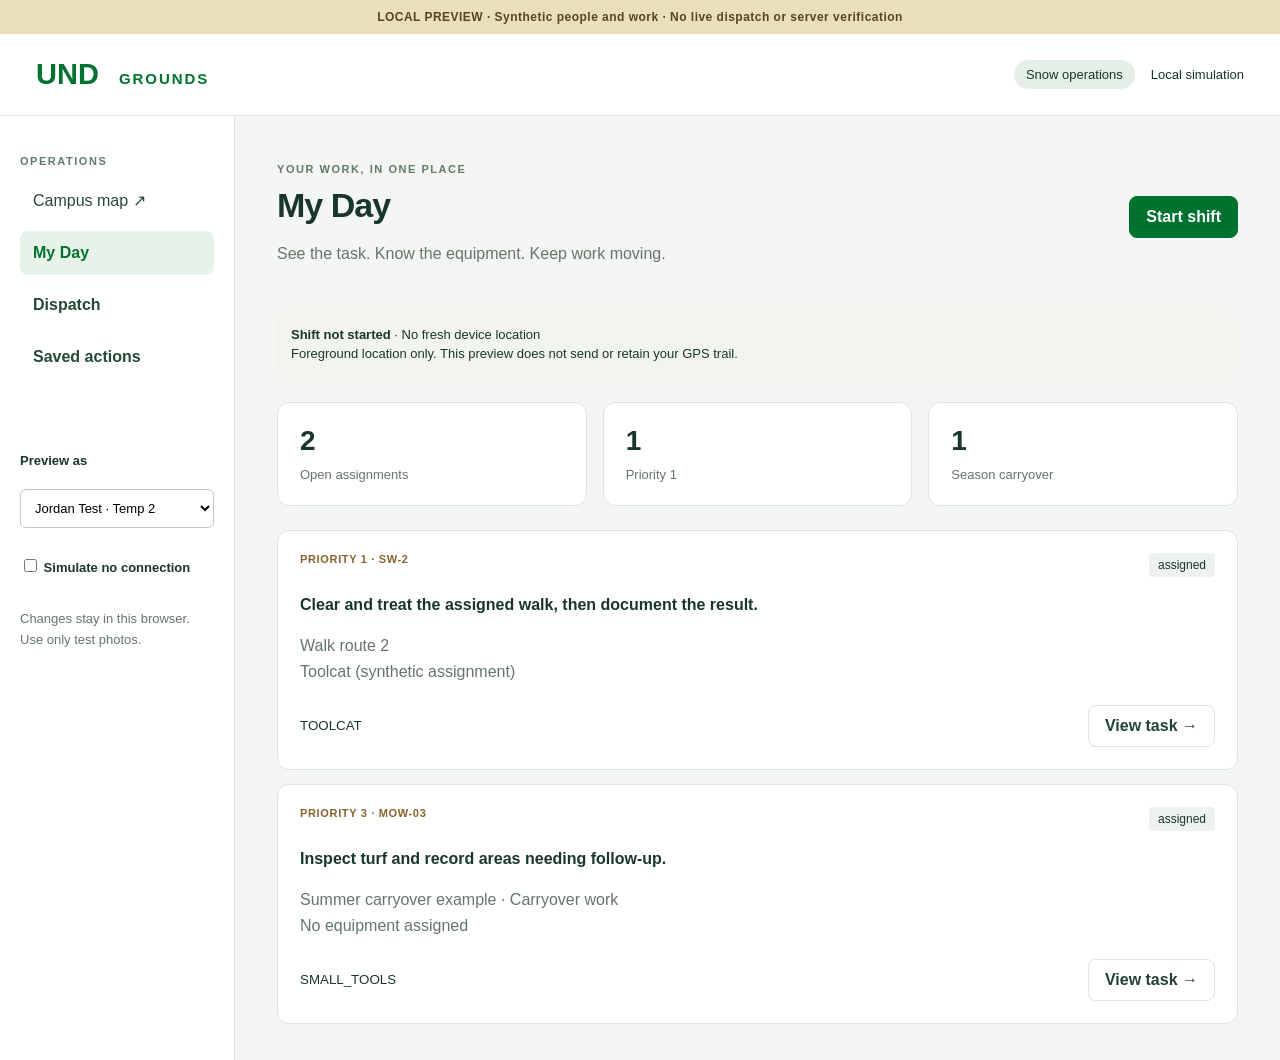
==== operations/index.html @ 5beaa212 "Add local worker and dispatch preview with contract review notes" ====
<!doctype html><html lang="en"><head><meta charset="utf-8"><meta name="viewport" content="width=device-width, initial-scale=1"><title>UND Grounds | Operations preview</title><link rel="stylesheet" href="styles.css"></head><body>
<div class="preview">LOCAL PREVIEW · Synthetic people and work · No live dispatch or server verification</div>
<header><a class="brand" href="../index.html">UND <span>GROUNDS</span></a><div><span id="mode" class="badge"></span><span id="connection"></span></div></header>
<div class="layout"><aside><p class="eyebrow">OPERATIONS</p><nav><a href="../index.html">Campus map ↗</a><button data-tab="day" class="active">My Day</button><button data-tab="dispatch">Dispatch</button><button data-tab="queue">Saved actions <span id="count"></span></button></nav><div class="switcher"><label for="persona">Preview as</label><select id="persona"><option value="worker">Jordan Test · Temp 2</option><option value="admin">Supervisor Test</option></select><label><input type="checkbox" id="offline"> Simulate no connection</label><p>Changes stay in this browser. Use only test photos.</p></div></aside>
<main><div id="notice" role="status" aria-live="polite"></div><div id="content"></div></main></div>
<dialog id="detail"><form method="dialog"><button class="close" aria-label="Close task">×</button></form><div id="detail-content"></div></dialog>
<script type="module" src="app.mjs"></script></body></html>
---- operations/styles.css ----
:root{font-family:'Helvetica Neue',Arial,sans-serif;color:#19362c;background:#f3f6f3;--green:#00722f;--line:#dce5dc}*{box-sizing:border-box}body{margin:0}.preview{background:#eadfbd;color:#59451b;text-align:center;padding:10px 16px;font-size:12px;font-weight:700;letter-spacing:.04em}header{display:flex;align-items:center;justify-content:space-between;padding:24px 36px;background:white;border-bottom:1px solid var(--line)}.brand{font-weight:900;font-size:29px;color:var(--green);text-decoration:none}.brand span{font-size:15px;letter-spacing:.13em;margin-left:12px}header>div{display:flex;gap:16px;align-items:center;font-size:13px}.badge{background:#e3efe7;padding:7px 12px;border-radius:20px}.layout{display:grid;grid-template-columns:235px 1fr;min-height:85vh}aside{background:#fff;border-right:1px solid var(--line);padding:28px 20px}.eyebrow{font-size:11px;letter-spacing:.14em;font-weight:800;color:#63796c}nav{display:grid;gap:8px}button,a,input,select,textarea{font:inherit}button{cursor:pointer;border:1px solid var(--line);background:#fff;color:#224333;border-radius:8px;padding:11px 16px;font-weight:600}button:hover{background:#edf5ed}button:disabled{opacity:.5;cursor:not-allowed}nav button,nav a{text-align:left;text-decoration:none;color:#244936;padding:13px;border:0;background:none}nav .active{background:#e7f2e9;color:var(--green)}.switcher{margin-top:60px;display:grid;gap:14px;font-size:13px}.switcher p,.muted{color:#64766c;line-height:1.6}.switcher select{width:100%;padding:10px}main{max-width:1250px;width:100%;padding:36px 42px}h1{font-size:34px;letter-spacing:-1px;margin:8px 0 12px}h2{font-size:22px;margin-top:0}h3{font-size:17px;margin:0 0 10px}.topline{display:flex;justify-content:space-between;gap:20px;align-items:center;margin-bottom:28px}.primary{background:var(--green);color:white;border-color:var(--green)}.primary:hover{background:#005e27}.stats{display:grid;grid-template-columns:repeat(3,1fr);gap:16px;margin:24px 0}.stat,.card{background:white;border:1px solid var(--line);border-radius:12px;padding:22px}.stat strong{display:block;font-size:28px;margin-bottom:8px}.stat span{font-size:13px;color:#63766b}.cards{display:grid;gap:14px}.card-head{display:flex;justify-content:space-between;gap:12px}.tag{font-size:11px;font-weight:800;text-transform:uppercase;letter-spacing:.06em;color:#87632d}.card p{line-height:1.55}.card-foot{display:flex;gap:12px;flex-wrap:wrap;align-items:center;justify-content:space-between;margin-top:20px}.state{font-size:12px;padding:5px 9px;background:#eef2ee;border-radius:4px}.state.blocked,.error{color:#9a312b}.state.review{color:#775912;background:#fff3d6}#notice:not(:empty){padding:14px;border-radius:8px;background:#e2eee4;margin-bottom:20px}dialog{border:1px solid var(--line);border-radius:16px;max-width:640px;width:calc(100% - 24px);padding:28px;max-height:90vh}dialog::backdrop{background:#15281fcc}.close{float:right;padding:4px 10px;font-size:24px;border:0}label{display:block;font-size:13px;font-weight:600;margin:14px 0 7px}input:not([type=checkbox]),select,textarea{width:100%;padding:11px;border:1px solid #bbcbbd;border-radius:6px;background:white}textarea{min-height:80px}.actions{display:flex;gap:10px;flex-wrap:wrap;margin:20px 0 0}.callout{background:#f2f5ee;padding:14px;border-radius:8px;font-size:13px;line-height:1.5;margin:16px 0}.photo-list{display:flex;gap:12px;flex-wrap:wrap;margin-top:10px}.photo-list img{width:90px;height:70px;object-fit:cover;border-radius:6px}.photo-list figure{margin:0;font-size:11px}.candidate{padding:14px 0;border-bottom:1px solid var(--line)}.candidate small{display:block;margin:8px 0;color:#6a756d}#detail-content{clear:both}button:focus-visible,a:focus-visible{outline:3px solid #bc912d;outline-offset:3px}@media(max-width:760px){header{padding:18px}.layout{display:block}aside{padding:12px;border-right:0}nav{display:flex;overflow:auto}nav button,nav a{white-space:nowrap}.eyebrow,aside .switcher p{display:none}.switcher{margin-top:12px;display:flex;align-items:center;flex-wrap:wrap;gap:8px}.switcher label{margin:0}.switcher select{width:auto;max-width:220px}main{padding:24px 16px}h1{font-size:28px}.stats{gap:8px}.stat{padding:14px}.topline{align-items:start}.brand span{font-size:12px}header>div{gap:8px;font-size:11px}}
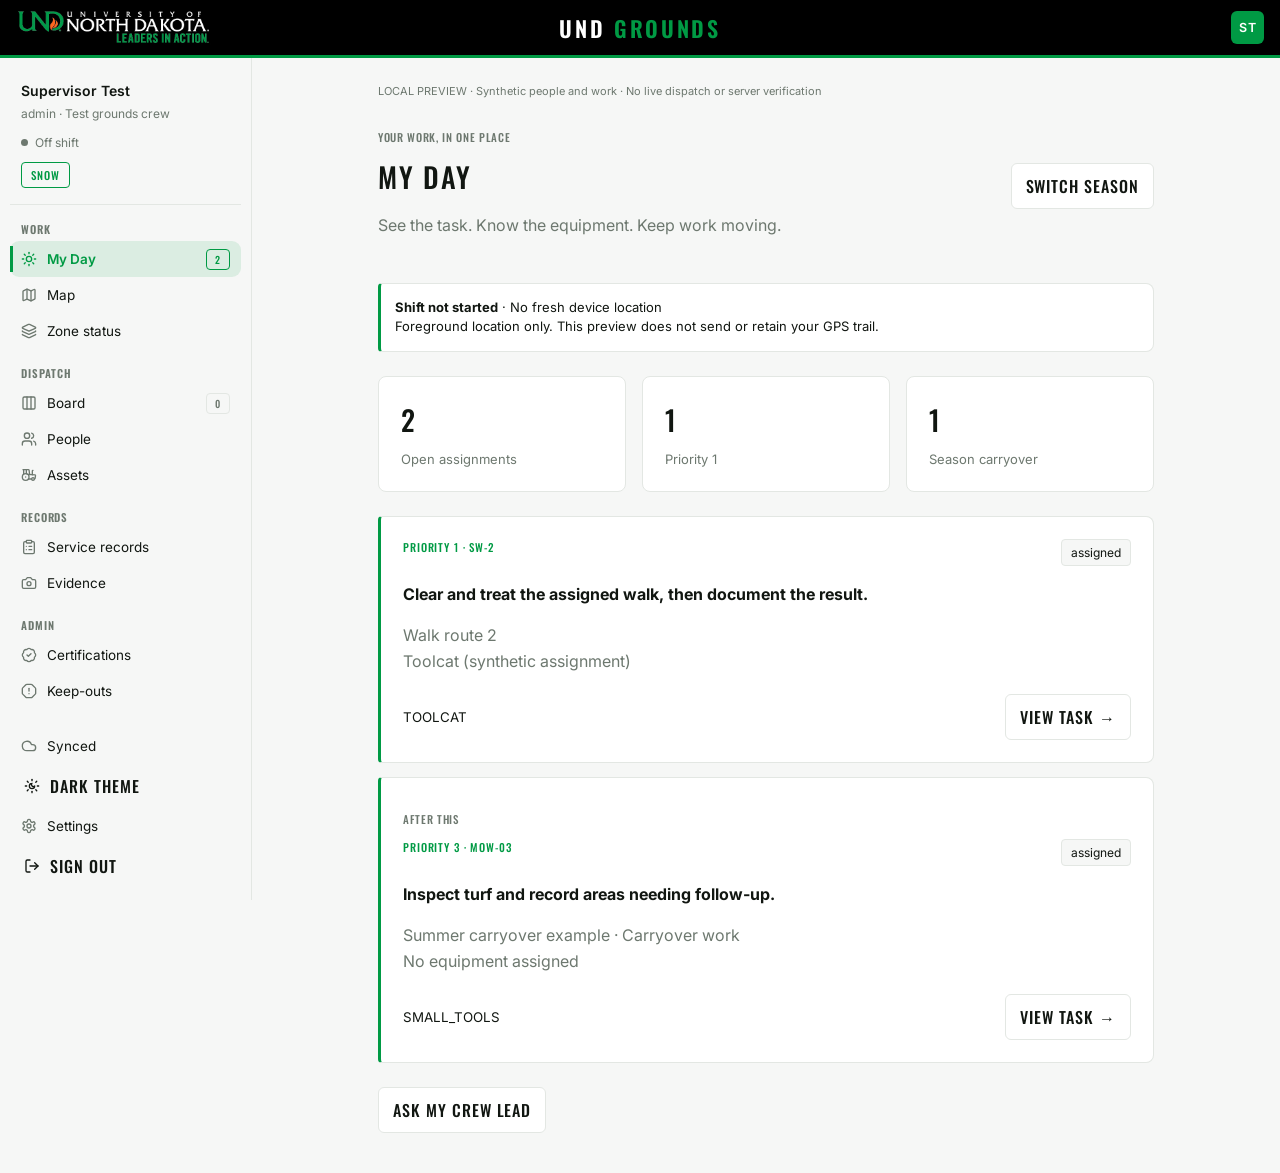
==== commit c49930a3: "Match operations preview to UND AI theme with shared responsive navigation" ====
--- a/operations/index.html
+++ b/operations/index.html
@@ -1,7 +1 @@
-<!doctype html><html lang="en"><head><meta charset="utf-8"><meta name="viewport" content="width=device-width, initial-scale=1"><title>UND Grounds | Operations preview</title><link rel="stylesheet" href="styles.css"></head><body>
-<div class="preview">LOCAL PREVIEW · Synthetic people and work · No live dispatch or server verification</div>
-<header><a class="brand" href="../index.html">UND <span>GROUNDS</span></a><div><span id="mode" class="badge"></span><span id="connection"></span></div></header>
-<div class="layout"><aside><p class="eyebrow">OPERATIONS</p><nav><a href="../index.html">Campus map ↗</a><button data-tab="day" class="active">My Day</button><button data-tab="dispatch">Dispatch</button><button data-tab="queue">Saved actions <span id="count"></span></button></nav><div class="switcher"><label for="persona">Preview as</label><select id="persona"><option value="worker">Jordan Test · Temp 2</option><option value="admin">Supervisor Test</option></select><label><input type="checkbox" id="offline"> Simulate no connection</label><p>Changes stay in this browser. Use only test photos.</p></div></aside>
-<main><div id="notice" role="status" aria-live="polite"></div><div id="content"></div></main></div>
-<dialog id="detail"><form method="dialog"><button class="close" aria-label="Close task">×</button></form><div id="detail-content"></div></dialog>
-<script type="module" src="app.mjs"></script></body></html>
+<!doctype html><html lang="en" data-theme="light"><head><meta charset="utf-8"><meta name="viewport" content="width=device-width, initial-scale=1"><title>UND Grounds | Operations preview</title><script>try{document.documentElement.dataset.theme=localStorage.getItem('und-grounds-theme')==='dark'?'dark':'light'}catch{}</script><link rel="stylesheet" href="theme.css"><link rel="stylesheet" href="shell.css"><link rel="stylesheet" href="styles.css"></head><body><div id="shell"></div><dialog id="detail"><form method="dialog"><button class="close" aria-label="Close task">×</button></form><div id="detail-content"></div></dialog><script src="vendor/lucide.min.js"></script><script type="module" src="app.mjs"></script></body></html>
--- a/operations/theme.css
+++ b/operations/theme.css
@@ -0,0 +1,38 @@
+/* UND AI reference: Handoffs/und-ai-brand/BRAND-KIT.md and und-ai-reference.html.
+   Grounds overrides: no orb, no pink, no decorative Flame Orange. */
+@import url('https://fonts.googleapis.com/css2?family=Inter:wght@400;500;600;700&family=Oswald:wght@500;600&display=swap');
+:root, html[data-theme="light"] {
+  color-scheme: light;
+  --brand: #009A44;
+  --brand-ink: #06170c;
+  --display: 'Oswald','Arial Narrow','Helvetica Neue',Arial,sans-serif;
+  --body: 'Inter',-apple-system,'Segoe UI',Roboto,sans-serif;
+  --bg: #F6F7F6;
+  --panel: #FFFFFF;
+  --line: #E3E7E3;
+  --text: #111611;
+  --muted: #6d786f;
+  --bar: #000;
+  --bartext: #FFFFFF;
+  --userbubble: var(--brand);
+  --usertext: #fff;
+  --shadow: 0 2px 10px rgba(15,30,20,.07);
+  --rail: var(--bg);
+  --hover: rgba(0,0,0,.055);
+  --selected: rgba(0,154,68,.11);
+  --stale: #d9a441;
+  --backdrop: rgba(0,0,0,.55);
+}
+html[data-theme="dark"] {
+  color-scheme: dark;
+  --bg: #0B0D0B;
+  --panel: #151815;
+  --line: #242A24;
+  --text: #F2F5F2;
+  --muted: #98A29A;
+  --bar: #000;
+  --bartext: #FFFFFF;
+  --shadow: 0 2px 12px rgba(0,0,0,.35);
+  --rail: #0E110E;
+  --hover: rgba(255,255,255,.06);
+}
--- a/operations/shell.css
+++ b/operations/shell.css
@@ -0,0 +1,7 @@
+*{box-sizing:border-box}body{margin:0;background:var(--bg);color:var(--text);font-family:var(--body)}[hidden]{display:none!important}button,input,select,textarea{font:inherit}button,a{touch-action:manipulation}button{cursor:pointer}button:disabled{cursor:not-allowed;opacity:.55}a{color:inherit}button:focus-visible,a:focus-visible{outline:2px solid var(--brand);outline-offset:3px}button{font-family:var(--display);font-weight:500;text-transform:uppercase;letter-spacing:.06em;color:var(--text);background:var(--panel);border:1px solid var(--line);padding:10px 14px;border-radius:6px}button:hover{background:var(--hover)}
+.g-header{height:58px;background:var(--bar);color:var(--bartext);border-bottom:3px solid var(--brand);display:flex;align-items:center;justify-content:space-between;padding:0 16px;position:sticky;top:0;z-index:30}.g-logo{display:flex;align-items:center}.g-logo img{height:38px;width:auto;max-width:195px;object-fit:contain}.g-title{position:absolute;left:50%;transform:translateX(-50%);display:flex;gap:9px;font-family:var(--display);font-size:22px;font-weight:600;letter-spacing:.12em}.g-title span:last-child{color:var(--brand)}.g-avatar{width:33px;height:33px;border-radius:6px;background:var(--brand);border:0;color:var(--bartext);padding:0;font:600 12.5px var(--body);letter-spacing:.03em}.g-account{position:absolute;right:14px;top:52px;background:var(--panel);border:1px solid var(--line);border-radius:9px;box-shadow:var(--shadow);width:220px;padding:8px;color:var(--text)}.g-account button{display:block;width:100%;text-align:left;border:0}.g-account p{padding:8px;font-size:12px;color:var(--muted)}
+.g-rail{position:fixed;top:58px;bottom:0;width:252px;background:var(--rail);border-right:1px solid var(--line);display:flex;flex-direction:column;padding:12px 10px;z-index:20;overflow:auto}.g-person{padding:12px 11px 16px;border-bottom:1px solid var(--line)}.g-name{font-size:14px;font-weight:600}.g-meta{font-size:12px;color:var(--muted);margin-top:6px;line-height:1.5}.g-shift{display:flex;gap:7px;align-items:center;font-size:12px;color:var(--muted);margin:12px 0}.g-dot{width:7px;height:7px;border-radius:50%;background:var(--muted)}.g-dot.on{background:var(--brand);box-shadow:0 0 7px rgba(0,154,68,.3)}.g-dot.stale{background:var(--stale)}.g-mode{display:inline-block;border:1px solid var(--brand);color:var(--brand);padding:4px 9px;border-radius:4px;font:500 11px var(--display);letter-spacing:.08em}.slabel{font:600 11px var(--display);letter-spacing:.08em;color:var(--muted);margin:16px 11px 4px}.srow{position:relative;display:flex;align-items:center;gap:10px;padding:8px 11px;min-height:36px;height:36px;border-radius:9px;font-size:13.5px;text-decoration:none;white-space:nowrap;color:var(--text)}.srow:hover{background:var(--hover)}.srow svg{width:16px;height:16px;flex-shrink:0;color:var(--muted)}.srow[aria-current=page]{background:var(--selected);color:var(--brand);font-weight:600}.srow[aria-current=page]::before{content:'';position:absolute;left:0;top:5px;bottom:5px;width:3px;background:var(--brand)}.srow[aria-current=page] svg{color:var(--brand)}.badge{display:inline-block;font:500 10px var(--display);letter-spacing:.08em;border:1px solid var(--line);padding:2px 8px;border-radius:4px;color:var(--muted);margin-left:auto}.badge.live{color:var(--brand);border-color:var(--brand)}.g-foot{margin-top:auto;padding-top:20px}.g-foot button{border:0;background:transparent;width:100%;text-align:left;display:flex;gap:10px;align-items:center;min-height:36px}.g-foot svg{width:16px;height:16px;flex-shrink:0}.g-main{margin-left:252px;padding:26px 0 40px}.inner{max-width:820px;margin:0 auto;padding:0 22px;width:100%}.inner.wide{max-width:none}h1,h2,h3,.eyebrow{font-family:var(--display);text-transform:uppercase;letter-spacing:.06em;font-weight:500}h1{font-size:28px;margin:8px 0 14px}h2{font-size:22px}h3{font-size:18px}.eyebrow{font-size:11px;color:var(--muted)}.g-demo{font-size:11px;color:var(--muted);margin:0 0 20px}.g-bottom{display:none}.g-sheet{background:var(--panel);color:var(--text);border:1px solid var(--line);border-radius:9px;max-width:430px;width:calc(100% - 24px);max-height:85dvh;padding:16px}.g-sheet::backdrop{background:var(--backdrop)}.g-sheet .srow{min-height:44px;height:auto}.g-close{float:right}.g-sheet nav{clear:both}.g-rail.compact{width:60px;padding:12px 7px;overflow:visible}.g-rail.compact .g-person,.g-rail.compact .slabel,.g-rail.compact .g-label,.g-rail.compact .badge{display:none}.g-rail.compact .g-group{margin-bottom:14px}.g-rail.compact .srow{justify-content:center;padding:8px}.g-rail.compact~.g-main{margin-left:60px}.g-rail.compact [data-tip]:hover::after,.g-rail.compact [data-tip]:focus-visible::after{content:attr(data-tip);position:absolute;left:48px;background:var(--panel);color:var(--text);border:1px solid var(--line);border-radius:4px;padding:7px 10px;z-index:40;white-space:nowrap;font:12px var(--body)}.g-rail.compact .g-foot button{position:relative;padding:10px 14px}.g-rail.compact .g-foot{overflow:visible}
+@media(min-width:1101px){.g-collapse{display:none!important}}
+@media(max-width:760px){.g-rail{display:none}.g-main,.g-rail.compact~.g-main{margin-left:0;padding-bottom:100px}.g-bottom{display:flex;position:fixed;bottom:0;left:0;right:0;background:var(--panel);border-top:1px solid var(--line);padding:7px 4px calc(7px + env(safe-area-inset-bottom));z-index:25;justify-content:space-around}.g-bottom a{display:flex;flex-direction:column;align-items:center;gap:5px;text-decoration:none;font:500 11px var(--display);min-width:48px;min-height:44px;position:relative}.g-bottom svg{width:18px;height:18px}.g-bottom a[aria-current=page]{color:var(--brand);border-top:3px solid var(--brand)}.g-bottom .badge{position:absolute;right:0;top:-4px;background:var(--panel);padding:0 4px}.g-logo img{height:auto;width:90px}.g-title{font-size:17px;gap:6px}.g-header{padding:0 12px}.g-sheet .g-foot{padding-top:10px}.inner{padding:0 16px}}
+
+.g-rail{overflow:hidden}.g-links{overflow-y:auto;min-height:0;flex:1}.g-person,.g-foot{flex-shrink:0}.g-rail.compact .g-links{overflow:visible}.g-sheet .g-collapse{display:none!important}
--- a/operations/styles.css
+++ b/operations/styles.css
@@ -1 +1 @@
-:root{font-family:'Helvetica Neue',Arial,sans-serif;color:#19362c;background:#f3f6f3;--green:#00722f;--line:#dce5dc}*{box-sizing:border-box}body{margin:0}.preview{background:#eadfbd;color:#59451b;text-align:center;padding:10px 16px;font-size:12px;font-weight:700;letter-spacing:.04em}header{display:flex;align-items:center;justify-content:space-between;padding:24px 36px;background:white;border-bottom:1px solid var(--line)}.brand{font-weight:900;font-size:29px;color:var(--green);text-decoration:none}.brand span{font-size:15px;letter-spacing:.13em;margin-left:12px}header>div{display:flex;gap:16px;align-items:center;font-size:13px}.badge{background:#e3efe7;padding:7px 12px;border-radius:20px}.layout{display:grid;grid-template-columns:235px 1fr;min-height:85vh}aside{background:#fff;border-right:1px solid var(--line);padding:28px 20px}.eyebrow{font-size:11px;letter-spacing:.14em;font-weight:800;color:#63796c}nav{display:grid;gap:8px}button,a,input,select,textarea{font:inherit}button{cursor:pointer;border:1px solid var(--line);background:#fff;color:#224333;border-radius:8px;padding:11px 16px;font-weight:600}button:hover{background:#edf5ed}button:disabled{opacity:.5;cursor:not-allowed}nav button,nav a{text-align:left;text-decoration:none;color:#244936;padding:13px;border:0;background:none}nav .active{background:#e7f2e9;color:var(--green)}.switcher{margin-top:60px;display:grid;gap:14px;font-size:13px}.switcher p,.muted{color:#64766c;line-height:1.6}.switcher select{width:100%;padding:10px}main{max-width:1250px;width:100%;padding:36px 42px}h1{font-size:34px;letter-spacing:-1px;margin:8px 0 12px}h2{font-size:22px;margin-top:0}h3{font-size:17px;margin:0 0 10px}.topline{display:flex;justify-content:space-between;gap:20px;align-items:center;margin-bottom:28px}.primary{background:var(--green);color:white;border-color:var(--green)}.primary:hover{background:#005e27}.stats{display:grid;grid-template-columns:repeat(3,1fr);gap:16px;margin:24px 0}.stat,.card{background:white;border:1px solid var(--line);border-radius:12px;padding:22px}.stat strong{display:block;font-size:28px;margin-bottom:8px}.stat span{font-size:13px;color:#63766b}.cards{display:grid;gap:14px}.card-head{display:flex;justify-content:space-between;gap:12px}.tag{font-size:11px;font-weight:800;text-transform:uppercase;letter-spacing:.06em;color:#87632d}.card p{line-height:1.55}.card-foot{display:flex;gap:12px;flex-wrap:wrap;align-items:center;justify-content:space-between;margin-top:20px}.state{font-size:12px;padding:5px 9px;background:#eef2ee;border-radius:4px}.state.blocked,.error{color:#9a312b}.state.review{color:#775912;background:#fff3d6}#notice:not(:empty){padding:14px;border-radius:8px;background:#e2eee4;margin-bottom:20px}dialog{border:1px solid var(--line);border-radius:16px;max-width:640px;width:calc(100% - 24px);padding:28px;max-height:90vh}dialog::backdrop{background:#15281fcc}.close{float:right;padding:4px 10px;font-size:24px;border:0}label{display:block;font-size:13px;font-weight:600;margin:14px 0 7px}input:not([type=checkbox]),select,textarea{width:100%;padding:11px;border:1px solid #bbcbbd;border-radius:6px;background:white}textarea{min-height:80px}.actions{display:flex;gap:10px;flex-wrap:wrap;margin:20px 0 0}.callout{background:#f2f5ee;padding:14px;border-radius:8px;font-size:13px;line-height:1.5;margin:16px 0}.photo-list{display:flex;gap:12px;flex-wrap:wrap;margin-top:10px}.photo-list img{width:90px;height:70px;object-fit:cover;border-radius:6px}.photo-list figure{margin:0;font-size:11px}.candidate{padding:14px 0;border-bottom:1px solid var(--line)}.candidate small{display:block;margin:8px 0;color:#6a756d}#detail-content{clear:both}button:focus-visible,a:focus-visible{outline:3px solid #bc912d;outline-offset:3px}@media(max-width:760px){header{padding:18px}.layout{display:block}aside{padding:12px;border-right:0}nav{display:flex;overflow:auto}nav button,nav a{white-space:nowrap}.eyebrow,aside .switcher p{display:none}.switcher{margin-top:12px;display:flex;align-items:center;flex-wrap:wrap;gap:8px}.switcher label{margin:0}.switcher select{width:auto;max-width:220px}main{padding:24px 16px}h1{font-size:28px}.stats{gap:8px}.stat{padding:14px}.topline{align-items:start}.brand span{font-size:12px}header>div{gap:8px;font-size:11px}}
+.muted,.stat span,.candidate small{color:var(--muted);line-height:1.6}.topline{display:flex;justify-content:space-between;gap:20px;align-items:center;margin-bottom:28px}.primary{background:var(--brand);color:var(--bartext);border-color:var(--brand)}.primary:hover{background:var(--brand);filter:brightness(.9)}.stats{display:grid;grid-template-columns:repeat(3,1fr);gap:16px;margin:24px 0}.stat,.card{background:var(--panel);border:1px solid var(--line);border-radius:8px;padding:22px}.card{border-left:3px solid var(--brand);border-radius:4px 8px 8px 4px}.stat strong{display:block;font:500 28px var(--display);margin-bottom:8px}.stat span{font-size:13px}.cards{display:grid;gap:14px}.card-head,.card-foot{display:flex;justify-content:space-between;gap:12px;flex-wrap:wrap}.tag{font:500 11px var(--display);text-transform:uppercase;letter-spacing:.08em;color:var(--brand)}.card p{line-height:1.55}.card-foot{align-items:center;margin-top:20px}.state{font-size:12px;padding:5px 9px;background:var(--bg);border:1px solid var(--line);border-radius:4px}.error{font-weight:600}#notice:not(:empty),.callout{padding:14px;border-radius:4px 8px 8px 4px;background:var(--panel);border:1px solid var(--line);border-left:3px solid var(--brand);margin:16px 0;font-size:13px;line-height:1.5}#detail{background:var(--panel);color:var(--text);border:1px solid var(--line);border-radius:9px;max-width:640px;width:calc(100% - 24px);padding:28px;max-height:90vh}#detail::backdrop{background:var(--backdrop)}.close{float:right;padding:4px 10px;font-size:24px;border:0}label{display:block;font:500 13px var(--display);letter-spacing:.06em;text-transform:uppercase;margin:14px 0 7px}input:not([type=checkbox]),select,textarea{width:100%;padding:11px;border:1px solid var(--line);border-radius:6px;background:var(--panel);color:var(--text)}textarea{min-height:80px}.actions{display:flex;gap:10px;flex-wrap:wrap;margin:20px 0 0}.photo-list{display:flex;gap:12px;flex-wrap:wrap;margin-top:10px}.photo-list img{width:90px;height:70px;object-fit:cover;border-radius:6px}.candidate{padding:14px 0;border-bottom:1px solid var(--line)}.candidate small{display:block;margin:8px 0}#detail-content{clear:both}.campus-map{width:100%;height:70vh;border:1px solid var(--line);border-radius:6px}.crew-help{margin-top:24px}table{width:100%;border-collapse:collapse}td,th{padding:12px;text-align:left;border-bottom:1px solid var(--line)}@media(max-width:760px){.stats{gap:8px}.stat{padding:14px}.topline{align-items:start}.card{padding:18px}.card-head{gap:8px}}
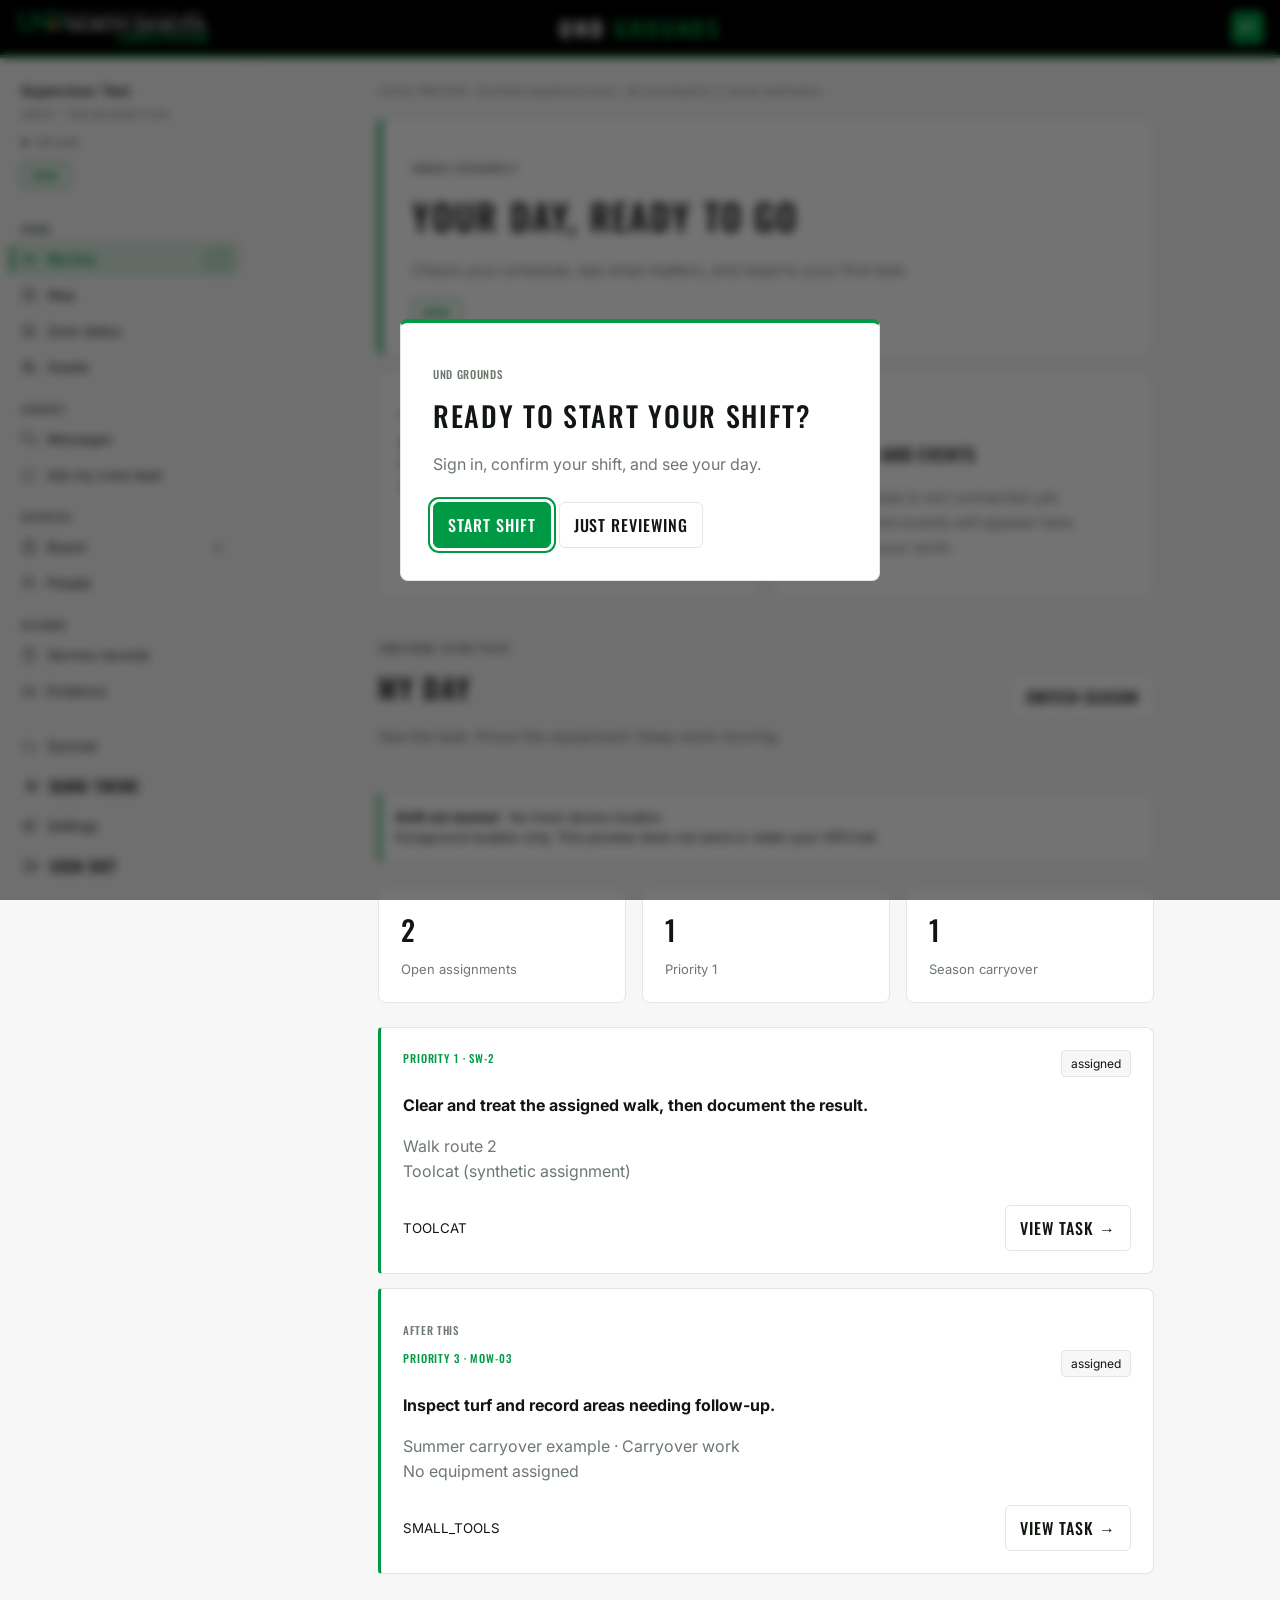
==== commit cdc4b434: "Add campus and zone views with daily dashboard and crew messaging entry points" ====
--- a/operations/index.html
+++ b/operations/index.html
@@ -1 +1 @@
-<!doctype html><html lang="en" data-theme="light"><head><meta charset="utf-8"><meta name="viewport" content="width=device-width, initial-scale=1"><title>UND Grounds | Operations preview</title><script>try{document.documentElement.dataset.theme=localStorage.getItem('und-grounds-theme')==='dark'?'dark':'light'}catch{}</script><link rel="stylesheet" href="theme.css"><link rel="stylesheet" href="shell.css"><link rel="stylesheet" href="styles.css"></head><body><div id="shell"></div><dialog id="detail"><form method="dialog"><button class="close" aria-label="Close task">×</button></form><div id="detail-content"></div></dialog><script src="vendor/lucide.min.js"></script><script type="module" src="app.mjs"></script></body></html>+<!doctype html><html lang="en" data-theme="light"><head><meta charset="utf-8"><meta name="viewport" content="width=device-width, initial-scale=1"><title>UND Grounds | Operations preview</title><script>try{document.documentElement.dataset.theme=localStorage.getItem('und-grounds-theme')==='dark'?'dark':'light'}catch{}</script><link rel="stylesheet" href="../vendor/leaflet.css"><link rel="stylesheet" href="theme.css"><link rel="stylesheet" href="shell.css"><link rel="stylesheet" href="styles.css"></head><body><div id="shell"></div><dialog id="detail"><form method="dialog"><button class="close" aria-label="Close task">×</button></form><div id="detail-content"></div></dialog><script src="../vendor/leaflet.js"></script><script src="vendor/lucide.min.js"></script><script type="module" src="app.mjs"></script></body></html>
--- a/vendor/leaflet.css
+++ b/vendor/leaflet.css
@@ -0,0 +1,661 @@
+/* required styles */
+
+.leaflet-pane,
+.leaflet-tile,
+.leaflet-marker-icon,
+.leaflet-marker-shadow,
+.leaflet-tile-container,
+.leaflet-pane > svg,
+.leaflet-pane > canvas,
+.leaflet-zoom-box,
+.leaflet-image-layer,
+.leaflet-layer {
+	position: absolute;
+	left: 0;
+	top: 0;
+	}
+.leaflet-container {
+	overflow: hidden;
+	}
+.leaflet-tile,
+.leaflet-marker-icon,
+.leaflet-marker-shadow {
+	-webkit-user-select: none;
+	   -moz-user-select: none;
+	        user-select: none;
+	  -webkit-user-drag: none;
+	}
+/* Prevents IE11 from highlighting tiles in blue */
+.leaflet-tile::selection {
+	background: transparent;
+}
+/* Safari renders non-retina tile on retina better with this, but Chrome is worse */
+.leaflet-safari .leaflet-tile {
+	image-rendering: -webkit-optimize-contrast;
+	}
+/* hack that prevents hw layers "stretching" when loading new tiles */
+.leaflet-safari .leaflet-tile-container {
+	width: 1600px;
+	height: 1600px;
+	-webkit-transform-origin: 0 0;
+	}
+.leaflet-marker-icon,
+.leaflet-marker-shadow {
+	display: block;
+	}
+/* .leaflet-container svg: reset svg max-width decleration shipped in Joomla! (joomla.org) 3.x */
+/* .leaflet-container img: map is broken in FF if you have max-width: 100% on tiles */
+.leaflet-container .leaflet-overlay-pane svg {
+	max-width: none !important;
+	max-height: none !important;
+	}
+.leaflet-container .leaflet-marker-pane img,
+.leaflet-container .leaflet-shadow-pane img,
+.leaflet-container .leaflet-tile-pane img,
+.leaflet-container img.leaflet-image-layer,
+.leaflet-container .leaflet-tile {
+	max-width: none !important;
+	max-height: none !important;
+	width: auto;
+	padding: 0;
+	}
+
+.leaflet-container img.leaflet-tile {
+	/* See: https://bugs.chromium.org/p/chromium/issues/detail?id=600120 */
+	mix-blend-mode: plus-lighter;
+}
+
+.leaflet-container.leaflet-touch-zoom {
+	-ms-touch-action: pan-x pan-y;
+	touch-action: pan-x pan-y;
+	}
+.leaflet-container.leaflet-touch-drag {
+	-ms-touch-action: pinch-zoom;
+	/* Fallback for FF which doesn't support pinch-zoom */
+	touch-action: none;
+	touch-action: pinch-zoom;
+}
+.leaflet-container.leaflet-touch-drag.leaflet-touch-zoom {
+	-ms-touch-action: none;
+	touch-action: none;
+}
+.leaflet-container {
+	-webkit-tap-highlight-color: transparent;
+}
+.leaflet-container a {
+	-webkit-tap-highlight-color: rgba(51, 181, 229, 0.4);
+}
+.leaflet-tile {
+	filter: inherit;
+	visibility: hidden;
+	}
+.leaflet-tile-loaded {
+	visibility: inherit;
+	}
+.leaflet-zoom-box {
+	width: 0;
+	height: 0;
+	-moz-box-sizing: border-box;
+	     box-sizing: border-box;
+	z-index: 800;
+	}
+/* workaround for https://bugzilla.mozilla.org/show_bug.cgi?id=888319 */
+.leaflet-overlay-pane svg {
+	-moz-user-select: none;
+	}
+
+.leaflet-pane         { z-index: 400; }
+
+.leaflet-tile-pane    { z-index: 200; }
+.leaflet-overlay-pane { z-index: 400; }
+.leaflet-shadow-pane  { z-index: 500; }
+.leaflet-marker-pane  { z-index: 600; }
+.leaflet-tooltip-pane   { z-index: 650; }
+.leaflet-popup-pane   { z-index: 700; }
+
+.leaflet-map-pane canvas { z-index: 100; }
+.leaflet-map-pane svg    { z-index: 200; }
+
+.leaflet-vml-shape {
+	width: 1px;
+	height: 1px;
+	}
+.lvml {
+	behavior: url(#default#VML);
+	display: inline-block;
+	position: absolute;
+	}
+
+
+/* control positioning */
+
+.leaflet-control {
+	position: relative;
+	z-index: 800;
+	pointer-events: visiblePainted; /* IE 9-10 doesn't have auto */
+	pointer-events: auto;
+	}
+.leaflet-top,
+.leaflet-bottom {
+	position: absolute;
+	z-index: 1000;
+	pointer-events: none;
+	}
+.leaflet-top {
+	top: 0;
+	}
+.leaflet-right {
+	right: 0;
+	}
+.leaflet-bottom {
+	bottom: 0;
+	}
+.leaflet-left {
+	left: 0;
+	}
+.leaflet-control {
+	float: left;
+	clear: both;
+	}
+.leaflet-right .leaflet-control {
+	float: right;
+	}
+.leaflet-top .leaflet-control {
+	margin-top: 10px;
+	}
+.leaflet-bottom .leaflet-control {
+	margin-bottom: 10px;
+	}
+.leaflet-left .leaflet-control {
+	margin-left: 10px;
+	}
+.leaflet-right .leaflet-control {
+	margin-right: 10px;
+	}
+
+
+/* zoom and fade animations */
+
+.leaflet-fade-anim .leaflet-popup {
+	opacity: 0;
+	-webkit-transition: opacity 0.2s linear;
+	   -moz-transition: opacity 0.2s linear;
+	        transition: opacity 0.2s linear;
+	}
+.leaflet-fade-anim .leaflet-map-pane .leaflet-popup {
+	opacity: 1;
+	}
+.leaflet-zoom-animated {
+	-webkit-transform-origin: 0 0;
+	    -ms-transform-origin: 0 0;
+	        transform-origin: 0 0;
+	}
+svg.leaflet-zoom-animated {
+	will-change: transform;
+}
+
+.leaflet-zoom-anim .leaflet-zoom-animated {
+	-webkit-transition: -webkit-transform 0.25s cubic-bezier(0,0,0.25,1);
+	   -moz-transition:    -moz-transform 0.25s cubic-bezier(0,0,0.25,1);
+	        transition:         transform 0.25s cubic-bezier(0,0,0.25,1);
+	}
+.leaflet-zoom-anim .leaflet-tile,
+.leaflet-pan-anim .leaflet-tile {
+	-webkit-transition: none;
+	   -moz-transition: none;
+	        transition: none;
+	}
+
+.leaflet-zoom-anim .leaflet-zoom-hide {
+	visibility: hidden;
+	}
+
+
+/* cursors */
+
+.leaflet-interactive {
+	cursor: pointer;
+	}
+.leaflet-grab {
+	cursor: -webkit-grab;
+	cursor:    -moz-grab;
+	cursor:         grab;
+	}
+.leaflet-crosshair,
+.leaflet-crosshair .leaflet-interactive {
+	cursor: crosshair;
+	}
+.leaflet-popup-pane,
+.leaflet-control {
+	cursor: auto;
+	}
+.leaflet-dragging .leaflet-grab,
+.leaflet-dragging .leaflet-grab .leaflet-interactive,
+.leaflet-dragging .leaflet-marker-draggable {
+	cursor: move;
+	cursor: -webkit-grabbing;
+	cursor:    -moz-grabbing;
+	cursor:         grabbing;
+	}
+
+/* marker & overlays interactivity */
+.leaflet-marker-icon,
+.leaflet-marker-shadow,
+.leaflet-image-layer,
+.leaflet-pane > svg path,
+.leaflet-tile-container {
+	pointer-events: none;
+	}
+
+.leaflet-marker-icon.leaflet-interactive,
+.leaflet-image-layer.leaflet-interactive,
+.leaflet-pane > svg path.leaflet-interactive,
+svg.leaflet-image-layer.leaflet-interactive path {
+	pointer-events: visiblePainted; /* IE 9-10 doesn't have auto */
+	pointer-events: auto;
+	}
+
+/* visual tweaks */
+
+.leaflet-container {
+	background: #ddd;
+	outline-offset: 1px;
+	}
+.leaflet-container a {
+	color: #0078A8;
+	}
+.leaflet-zoom-box {
+	border: 2px dotted #38f;
+	background: rgba(255,255,255,0.5);
+	}
+
+
+/* general typography */
+.leaflet-container {
+	font-family: "Helvetica Neue", Arial, Helvetica, sans-serif;
+	font-size: 12px;
+	font-size: 0.75rem;
+	line-height: 1.5;
+	}
+
+
+/* general toolbar styles */
+
+.leaflet-bar {
+	box-shadow: 0 1px 5px rgba(0,0,0,0.65);
+	border-radius: 4px;
+	}
+.leaflet-bar a {
+	background-color: #fff;
+	border-bottom: 1px solid #ccc;
+	width: 26px;
+	height: 26px;
+	line-height: 26px;
+	display: block;
+	text-align: center;
+	text-decoration: none;
+	color: black;
+	}
+.leaflet-bar a,
+.leaflet-control-layers-toggle {
+	background-position: 50% 50%;
+	background-repeat: no-repeat;
+	display: block;
+	}
+.leaflet-bar a:hover,
+.leaflet-bar a:focus {
+	background-color: #f4f4f4;
+	}
+.leaflet-bar a:first-child {
+	border-top-left-radius: 4px;
+	border-top-right-radius: 4px;
+	}
+.leaflet-bar a:last-child {
+	border-bottom-left-radius: 4px;
+	border-bottom-right-radius: 4px;
+	border-bottom: none;
+	}
+.leaflet-bar a.leaflet-disabled {
+	cursor: default;
+	background-color: #f4f4f4;
+	color: #bbb;
+	}
+
+.leaflet-touch .leaflet-bar a {
+	width: 30px;
+	height: 30px;
+	line-height: 30px;
+	}
+.leaflet-touch .leaflet-bar a:first-child {
+	border-top-left-radius: 2px;
+	border-top-right-radius: 2px;
+	}
+.leaflet-touch .leaflet-bar a:last-child {
+	border-bottom-left-radius: 2px;
+	border-bottom-right-radius: 2px;
+	}
+
+/* zoom control */
+
+.leaflet-control-zoom-in,
+.leaflet-control-zoom-out {
+	font: bold 18px 'Lucida Console', Monaco, monospace;
+	text-indent: 1px;
+	}
+
+.leaflet-touch .leaflet-control-zoom-in, .leaflet-touch .leaflet-control-zoom-out  {
+	font-size: 22px;
+	}
+
+
+/* layers control */
+
+.leaflet-control-layers {
+	box-shadow: 0 1px 5px rgba(0,0,0,0.4);
+	background: #fff;
+	border-radius: 5px;
+	}
+.leaflet-control-layers-toggle {
+	background-image: url(images/layers.png);
+	width: 36px;
+	height: 36px;
+	}
+.leaflet-retina .leaflet-control-layers-toggle {
+	background-image: url(images/layers-2x.png);
+	background-size: 26px 26px;
+	}
+.leaflet-touch .leaflet-control-layers-toggle {
+	width: 44px;
+	height: 44px;
+	}
+.leaflet-control-layers .leaflet-control-layers-list,
+.leaflet-control-layers-expanded .leaflet-control-layers-toggle {
+	display: none;
+	}
+.leaflet-control-layers-expanded .leaflet-control-layers-list {
+	display: block;
+	position: relative;
+	}
+.leaflet-control-layers-expanded {
+	padding: 6px 10px 6px 6px;
+	color: #333;
+	background: #fff;
+	}
+.leaflet-control-layers-scrollbar {
+	overflow-y: scroll;
+	overflow-x: hidden;
+	padding-right: 5px;
+	}
+.leaflet-control-layers-selector {
+	margin-top: 2px;
+	position: relative;
+	top: 1px;
+	}
+.leaflet-control-layers label {
+	display: block;
+	font-size: 13px;
+	font-size: 1.08333em;
+	}
+.leaflet-control-layers-separator {
+	height: 0;
+	border-top: 1px solid #ddd;
+	margin: 5px -10px 5px -6px;
+	}
+
+/* Default icon URLs */
+.leaflet-default-icon-path { /* used only in path-guessing heuristic, see L.Icon.Default */
+	background-image: url(images/marker-icon.png);
+	}
+
+
+/* attribution and scale controls */
+
+.leaflet-container .leaflet-control-attribution {
+	background: #fff;
+	background: rgba(255, 255, 255, 0.8);
+	margin: 0;
+	}
+.leaflet-control-attribution,
+.leaflet-control-scale-line {
+	padding: 0 5px;
+	color: #333;
+	line-height: 1.4;
+	}
+.leaflet-control-attribution a {
+	text-decoration: none;
+	}
+.leaflet-control-attribution a:hover,
+.leaflet-control-attribution a:focus {
+	text-decoration: underline;
+	}
+.leaflet-attribution-flag {
+	display: inline !important;
+	vertical-align: baseline !important;
+	width: 1em;
+	height: 0.6669em;
+	}
+.leaflet-left .leaflet-control-scale {
+	margin-left: 5px;
+	}
+.leaflet-bottom .leaflet-control-scale {
+	margin-bottom: 5px;
+	}
+.leaflet-control-scale-line {
+	border: 2px solid #777;
+	border-top: none;
+	line-height: 1.1;
+	padding: 2px 5px 1px;
+	white-space: nowrap;
+	-moz-box-sizing: border-box;
+	     box-sizing: border-box;
+	background: rgba(255, 255, 255, 0.8);
+	text-shadow: 1px 1px #fff;
+	}
+.leaflet-control-scale-line:not(:first-child) {
+	border-top: 2px solid #777;
+	border-bottom: none;
+	margin-top: -2px;
+	}
+.leaflet-control-scale-line:not(:first-child):not(:last-child) {
+	border-bottom: 2px solid #777;
+	}
+
+.leaflet-touch .leaflet-control-attribution,
+.leaflet-touch .leaflet-control-layers,
+.leaflet-touch .leaflet-bar {
+	box-shadow: none;
+	}
+.leaflet-touch .leaflet-control-layers,
+.leaflet-touch .leaflet-bar {
+	border: 2px solid rgba(0,0,0,0.2);
+	background-clip: padding-box;
+	}
+
+
+/* popup */
+
+.leaflet-popup {
+	position: absolute;
+	text-align: center;
+	margin-bottom: 20px;
+	}
+.leaflet-popup-content-wrapper {
+	padding: 1px;
+	text-align: left;
+	border-radius: 12px;
+	}
+.leaflet-popup-content {
+	margin: 13px 24px 13px 20px;
+	line-height: 1.3;
+	font-size: 13px;
+	font-size: 1.08333em;
+	min-height: 1px;
+	}
+.leaflet-popup-content p {
+	margin: 17px 0;
+	margin: 1.3em 0;
+	}
+.leaflet-popup-tip-container {
+	width: 40px;
+	height: 20px;
+	position: absolute;
+	left: 50%;
+	margin-top: -1px;
+	margin-left: -20px;
+	overflow: hidden;
+	pointer-events: none;
+	}
+.leaflet-popup-tip {
+	width: 17px;
+	height: 17px;
+	padding: 1px;
+
+	margin: -10px auto 0;
+	pointer-events: auto;
+
+	-webkit-transform: rotate(45deg);
+	   -moz-transform: rotate(45deg);
+	    -ms-transform: rotate(45deg);
+	        transform: rotate(45deg);
+	}
+.leaflet-popup-content-wrapper,
+.leaflet-popup-tip {
+	background: white;
+	color: #333;
+	box-shadow: 0 3px 14px rgba(0,0,0,0.4);
+	}
+.leaflet-container a.leaflet-popup-close-button {
+	position: absolute;
+	top: 0;
+	right: 0;
+	border: none;
+	text-align: center;
+	width: 24px;
+	height: 24px;
+	font: 16px/24px Tahoma, Verdana, sans-serif;
+	color: #757575;
+	text-decoration: none;
+	background: transparent;
+	}
+.leaflet-container a.leaflet-popup-close-button:hover,
+.leaflet-container a.leaflet-popup-close-button:focus {
+	color: #585858;
+	}
+.leaflet-popup-scrolled {
+	overflow: auto;
+	}
+
+.leaflet-oldie .leaflet-popup-content-wrapper {
+	-ms-zoom: 1;
+	}
+.leaflet-oldie .leaflet-popup-tip {
+	width: 24px;
+	margin: 0 auto;
+
+	-ms-filter: "progid:DXImageTransform.Microsoft.Matrix(M11=0.70710678, M12=0.70710678, M21=-0.70710678, M22=0.70710678)";
+	filter: progid:DXImageTransform.Microsoft.Matrix(M11=0.70710678, M12=0.70710678, M21=-0.70710678, M22=0.70710678);
+	}
+
+.leaflet-oldie .leaflet-control-zoom,
+.leaflet-oldie .leaflet-control-layers,
+.leaflet-oldie .leaflet-popup-content-wrapper,
+.leaflet-oldie .leaflet-popup-tip {
+	border: 1px solid #999;
+	}
+
+
+/* div icon */
+
+.leaflet-div-icon {
+	background: #fff;
+	border: 1px solid #666;
+	}
+
+
+/* Tooltip */
+/* Base styles for the element that has a tooltip */
+.leaflet-tooltip {
+	position: absolute;
+	padding: 6px;
+	background-color: #fff;
+	border: 1px solid #fff;
+	border-radius: 3px;
+	color: #222;
+	white-space: nowrap;
+	-webkit-user-select: none;
+	-moz-user-select: none;
+	-ms-user-select: none;
+	user-select: none;
+	pointer-events: none;
+	box-shadow: 0 1px 3px rgba(0,0,0,0.4);
+	}
+.leaflet-tooltip.leaflet-interactive {
+	cursor: pointer;
+	pointer-events: auto;
+	}
+.leaflet-tooltip-top:before,
+.leaflet-tooltip-bottom:before,
+.leaflet-tooltip-left:before,
+.leaflet-tooltip-right:before {
+	position: absolute;
+	pointer-events: none;
+	border: 6px solid transparent;
+	background: transparent;
+	content: "";
+	}
+
+/* Directions */
+
+.leaflet-tooltip-bottom {
+	margin-top: 6px;
+}
+.leaflet-tooltip-top {
+	margin-top: -6px;
+}
+.leaflet-tooltip-bottom:before,
+.leaflet-tooltip-top:before {
+	left: 50%;
+	margin-left: -6px;
+	}
+.leaflet-tooltip-top:before {
+	bottom: 0;
+	margin-bottom: -12px;
+	border-top-color: #fff;
+	}
+.leaflet-tooltip-bottom:before {
+	top: 0;
+	margin-top: -12px;
+	margin-left: -6px;
+	border-bottom-color: #fff;
+	}
+.leaflet-tooltip-left {
+	margin-left: -6px;
+}
+.leaflet-tooltip-right {
+	margin-left: 6px;
+}
+.leaflet-tooltip-left:before,
+.leaflet-tooltip-right:before {
+	top: 50%;
+	margin-top: -6px;
+	}
+.leaflet-tooltip-left:before {
+	right: 0;
+	margin-right: -12px;
+	border-left-color: #fff;
+	}
+.leaflet-tooltip-right:before {
+	left: 0;
+	margin-left: -12px;
+	border-right-color: #fff;
+	}
+
+/* Printing */
+
+@media print {
+	/* Prevent printers from removing background-images of controls. */
+	.leaflet-control {
+		-webkit-print-color-adjust: exact;
+		print-color-adjust: exact;
+		}
+	}
--- a/operations/styles.css
+++ b/operations/styles.css
@@ -1 +1,3 @@
 .muted,.stat span,.candidate small{color:var(--muted);line-height:1.6}.topline{display:flex;justify-content:space-between;gap:20px;align-items:center;margin-bottom:28px}.primary{background:var(--brand);color:var(--bartext);border-color:var(--brand)}.primary:hover{background:var(--brand);filter:brightness(.9)}.stats{display:grid;grid-template-columns:repeat(3,1fr);gap:16px;margin:24px 0}.stat,.card{background:var(--panel);border:1px solid var(--line);border-radius:8px;padding:22px}.card{border-left:3px solid var(--brand);border-radius:4px 8px 8px 4px}.stat strong{display:block;font:500 28px var(--display);margin-bottom:8px}.stat span{font-size:13px}.cards{display:grid;gap:14px}.card-head,.card-foot{display:flex;justify-content:space-between;gap:12px;flex-wrap:wrap}.tag{font:500 11px var(--display);text-transform:uppercase;letter-spacing:.08em;color:var(--brand)}.card p{line-height:1.55}.card-foot{align-items:center;margin-top:20px}.state{font-size:12px;padding:5px 9px;background:var(--bg);border:1px solid var(--line);border-radius:4px}.error{font-weight:600}#notice:not(:empty),.callout{padding:14px;border-radius:4px 8px 8px 4px;background:var(--panel);border:1px solid var(--line);border-left:3px solid var(--brand);margin:16px 0;font-size:13px;line-height:1.5}#detail{background:var(--panel);color:var(--text);border:1px solid var(--line);border-radius:9px;max-width:640px;width:calc(100% - 24px);padding:28px;max-height:90vh}#detail::backdrop{background:var(--backdrop)}.close{float:right;padding:4px 10px;font-size:24px;border:0}label{display:block;font:500 13px var(--display);letter-spacing:.06em;text-transform:uppercase;margin:14px 0 7px}input:not([type=checkbox]),select,textarea{width:100%;padding:11px;border:1px solid var(--line);border-radius:6px;background:var(--panel);color:var(--text)}textarea{min-height:80px}.actions{display:flex;gap:10px;flex-wrap:wrap;margin:20px 0 0}.photo-list{display:flex;gap:12px;flex-wrap:wrap;margin-top:10px}.photo-list img{width:90px;height:70px;object-fit:cover;border-radius:6px}.candidate{padding:14px 0;border-bottom:1px solid var(--line)}.candidate small{display:block;margin:8px 0}#detail-content{clear:both}.campus-map{width:100%;height:70vh;border:1px solid var(--line);border-radius:6px}.crew-help{margin-top:24px}table{width:100%;border-collapse:collapse}td,th{padding:12px;text-align:left;border-bottom:1px solid var(--line)}@media(max-width:760px){.stats{gap:8px}.stat{padding:14px}.topline{align-items:start}.card{padding:18px}.card-head{gap:8px}}
+
+.day-dashboard{margin-bottom:30px}.day-hero{padding:30px;border:1px solid var(--line);border-left:4px solid var(--brand);background:var(--panel);border-radius:8px}.day-hero h2{font-size:36px;margin:8px 0}.day-hero p{color:var(--muted);line-height:1.6}.day-context{display:grid;grid-template-columns:1fr 1fr;gap:16px;margin-top:16px}.day-context .card{border-left:1px solid var(--line)}.day-context a{font-size:12px;color:var(--brand)}.focus-map{height:58vh;min-height:320px;background:var(--panel);border:1px solid var(--line);border-radius:8px;z-index:0}.focus-map.small{height:430px}.zone-layout{display:grid;grid-template-columns:1fr 1fr;gap:24px;margin-top:24px}.zone-layout .card{margin-bottom:12px}.suggestion{display:block;width:100%;text-align:left;margin:8px 0}.arrival{max-width:480px;width:calc(100% - 32px);background:var(--panel);color:var(--text);border:1px solid var(--line);border-top:4px solid var(--brand);padding:32px;border-radius:8px}.arrival::backdrop{background:var(--backdrop);backdrop-filter:blur(5px)}.arrival p{line-height:1.6;color:var(--muted)}.arrival button{margin:8px 8px 0 0}.leaflet-bar a{background:var(--panel);color:var(--text)}@media(max-width:760px){.day-context,.zone-layout{grid-template-columns:1fr}.day-hero{padding:22px}.day-hero h2{font-size:30px}.focus-map.small{height:300px}.arrival{padding:24px}}
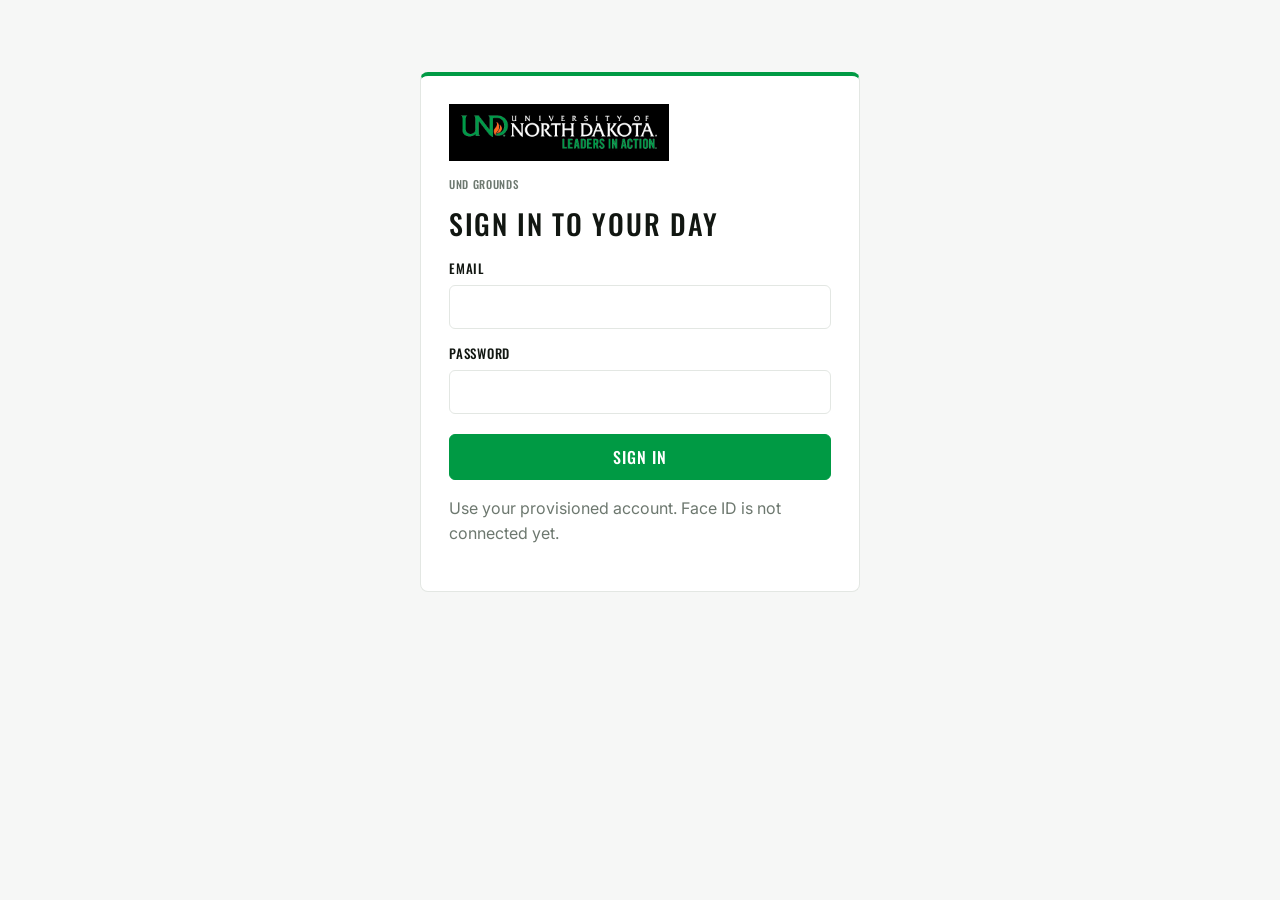
==== commit 0c82dea0: "Connect email login and live profiles for all provisioned roles" ====
--- a/operations/index.html
+++ b/operations/index.html
@@ -1 +1 @@
-<!doctype html><html lang="en" data-theme="light"><head><meta charset="utf-8"><meta name="viewport" content="width=device-width, initial-scale=1"><title>UND Grounds | Operations preview</title><script>try{document.documentElement.dataset.theme=localStorage.getItem('und-grounds-theme')==='dark'?'dark':'light'}catch{}</script><link rel="stylesheet" href="../vendor/leaflet.css"><link rel="stylesheet" href="theme.css"><link rel="stylesheet" href="shell.css"><link rel="stylesheet" href="styles.css"></head><body><div id="shell"></div><dialog id="detail"><form method="dialog"><button class="close" aria-label="Close task">×</button></form><div id="detail-content"></div></dialog><script src="../vendor/leaflet.js"></script><script src="vendor/lucide.min.js"></script><script type="module" src="app.mjs"></script></body></html>+<!doctype html><html lang="en" data-theme="light"><head><meta charset="utf-8"><meta name="viewport" content="width=device-width, initial-scale=1"><title>UND Grounds | Operations preview</title><script>try{document.documentElement.dataset.theme=localStorage.getItem('und-grounds-theme')==='dark'?'dark':'light'}catch{}</script><link rel="stylesheet" href="../vendor/leaflet.css"><link rel="stylesheet" href="theme.css"><link rel="stylesheet" href="shell.css"><link rel="stylesheet" href="styles.css"></head><body><div id="shell"></div><dialog id="detail"><form method="dialog"><button class="close" aria-label="Close task">×</button></form><div id="detail-content"></div></dialog><script src="../vendor/leaflet.js"></script><script src="vendor/lucide.min.js"></script><script src="vendor/supabase.js"></script><script type="module" src="live-app.mjs"></script></body></html>
--- a/operations/styles.css
+++ b/operations/styles.css
@@ -1,3 +1,5 @@
 .muted,.stat span,.candidate small{color:var(--muted);line-height:1.6}.topline{display:flex;justify-content:space-between;gap:20px;align-items:center;margin-bottom:28px}.primary{background:var(--brand);color:var(--bartext);border-color:var(--brand)}.primary:hover{background:var(--brand);filter:brightness(.9)}.stats{display:grid;grid-template-columns:repeat(3,1fr);gap:16px;margin:24px 0}.stat,.card{background:var(--panel);border:1px solid var(--line);border-radius:8px;padding:22px}.card{border-left:3px solid var(--brand);border-radius:4px 8px 8px 4px}.stat strong{display:block;font:500 28px var(--display);margin-bottom:8px}.stat span{font-size:13px}.cards{display:grid;gap:14px}.card-head,.card-foot{display:flex;justify-content:space-between;gap:12px;flex-wrap:wrap}.tag{font:500 11px var(--display);text-transform:uppercase;letter-spacing:.08em;color:var(--brand)}.card p{line-height:1.55}.card-foot{align-items:center;margin-top:20px}.state{font-size:12px;padding:5px 9px;background:var(--bg);border:1px solid var(--line);border-radius:4px}.error{font-weight:600}#notice:not(:empty),.callout{padding:14px;border-radius:4px 8px 8px 4px;background:var(--panel);border:1px solid var(--line);border-left:3px solid var(--brand);margin:16px 0;font-size:13px;line-height:1.5}#detail{background:var(--panel);color:var(--text);border:1px solid var(--line);border-radius:9px;max-width:640px;width:calc(100% - 24px);padding:28px;max-height:90vh}#detail::backdrop{background:var(--backdrop)}.close{float:right;padding:4px 10px;font-size:24px;border:0}label{display:block;font:500 13px var(--display);letter-spacing:.06em;text-transform:uppercase;margin:14px 0 7px}input:not([type=checkbox]),select,textarea{width:100%;padding:11px;border:1px solid var(--line);border-radius:6px;background:var(--panel);color:var(--text)}textarea{min-height:80px}.actions{display:flex;gap:10px;flex-wrap:wrap;margin:20px 0 0}.photo-list{display:flex;gap:12px;flex-wrap:wrap;margin-top:10px}.photo-list img{width:90px;height:70px;object-fit:cover;border-radius:6px}.candidate{padding:14px 0;border-bottom:1px solid var(--line)}.candidate small{display:block;margin:8px 0}#detail-content{clear:both}.campus-map{width:100%;height:70vh;border:1px solid var(--line);border-radius:6px}.crew-help{margin-top:24px}table{width:100%;border-collapse:collapse}td,th{padding:12px;text-align:left;border-bottom:1px solid var(--line)}@media(max-width:760px){.stats{gap:8px}.stat{padding:14px}.topline{align-items:start}.card{padding:18px}.card-head{gap:8px}}
 
 .day-dashboard{margin-bottom:30px}.day-hero{padding:30px;border:1px solid var(--line);border-left:4px solid var(--brand);background:var(--panel);border-radius:8px}.day-hero h2{font-size:36px;margin:8px 0}.day-hero p{color:var(--muted);line-height:1.6}.day-context{display:grid;grid-template-columns:1fr 1fr;gap:16px;margin-top:16px}.day-context .card{border-left:1px solid var(--line)}.day-context a{font-size:12px;color:var(--brand)}.focus-map{height:58vh;min-height:320px;background:var(--panel);border:1px solid var(--line);border-radius:8px;z-index:0}.focus-map.small{height:430px}.zone-layout{display:grid;grid-template-columns:1fr 1fr;gap:24px;margin-top:24px}.zone-layout .card{margin-bottom:12px}.suggestion{display:block;width:100%;text-align:left;margin:8px 0}.arrival{max-width:480px;width:calc(100% - 32px);background:var(--panel);color:var(--text);border:1px solid var(--line);border-top:4px solid var(--brand);padding:32px;border-radius:8px}.arrival::backdrop{background:var(--backdrop);backdrop-filter:blur(5px)}.arrival p{line-height:1.6;color:var(--muted)}.arrival button{margin:8px 8px 0 0}.leaflet-bar a{background:var(--panel);color:var(--text)}@media(max-width:760px){.day-context,.zone-layout{grid-template-columns:1fr}.day-hero{padding:22px}.day-hero h2{font-size:30px}.focus-map.small{height:300px}.arrival{padding:24px}}
+
+.login-panel{max-width:440px;margin:8vh auto;padding:28px;background:var(--panel);border:1px solid var(--line);border-top:4px solid var(--brand);border-radius:8px}.login-panel img{background:var(--bar);max-width:220px;padding:10px}.login-panel button{margin-top:20px;width:100%}.field-error{font-size:13px;font-weight:600;margin:8px 0}.live-list{display:grid;gap:14px}.live-list .card{margin:0}
